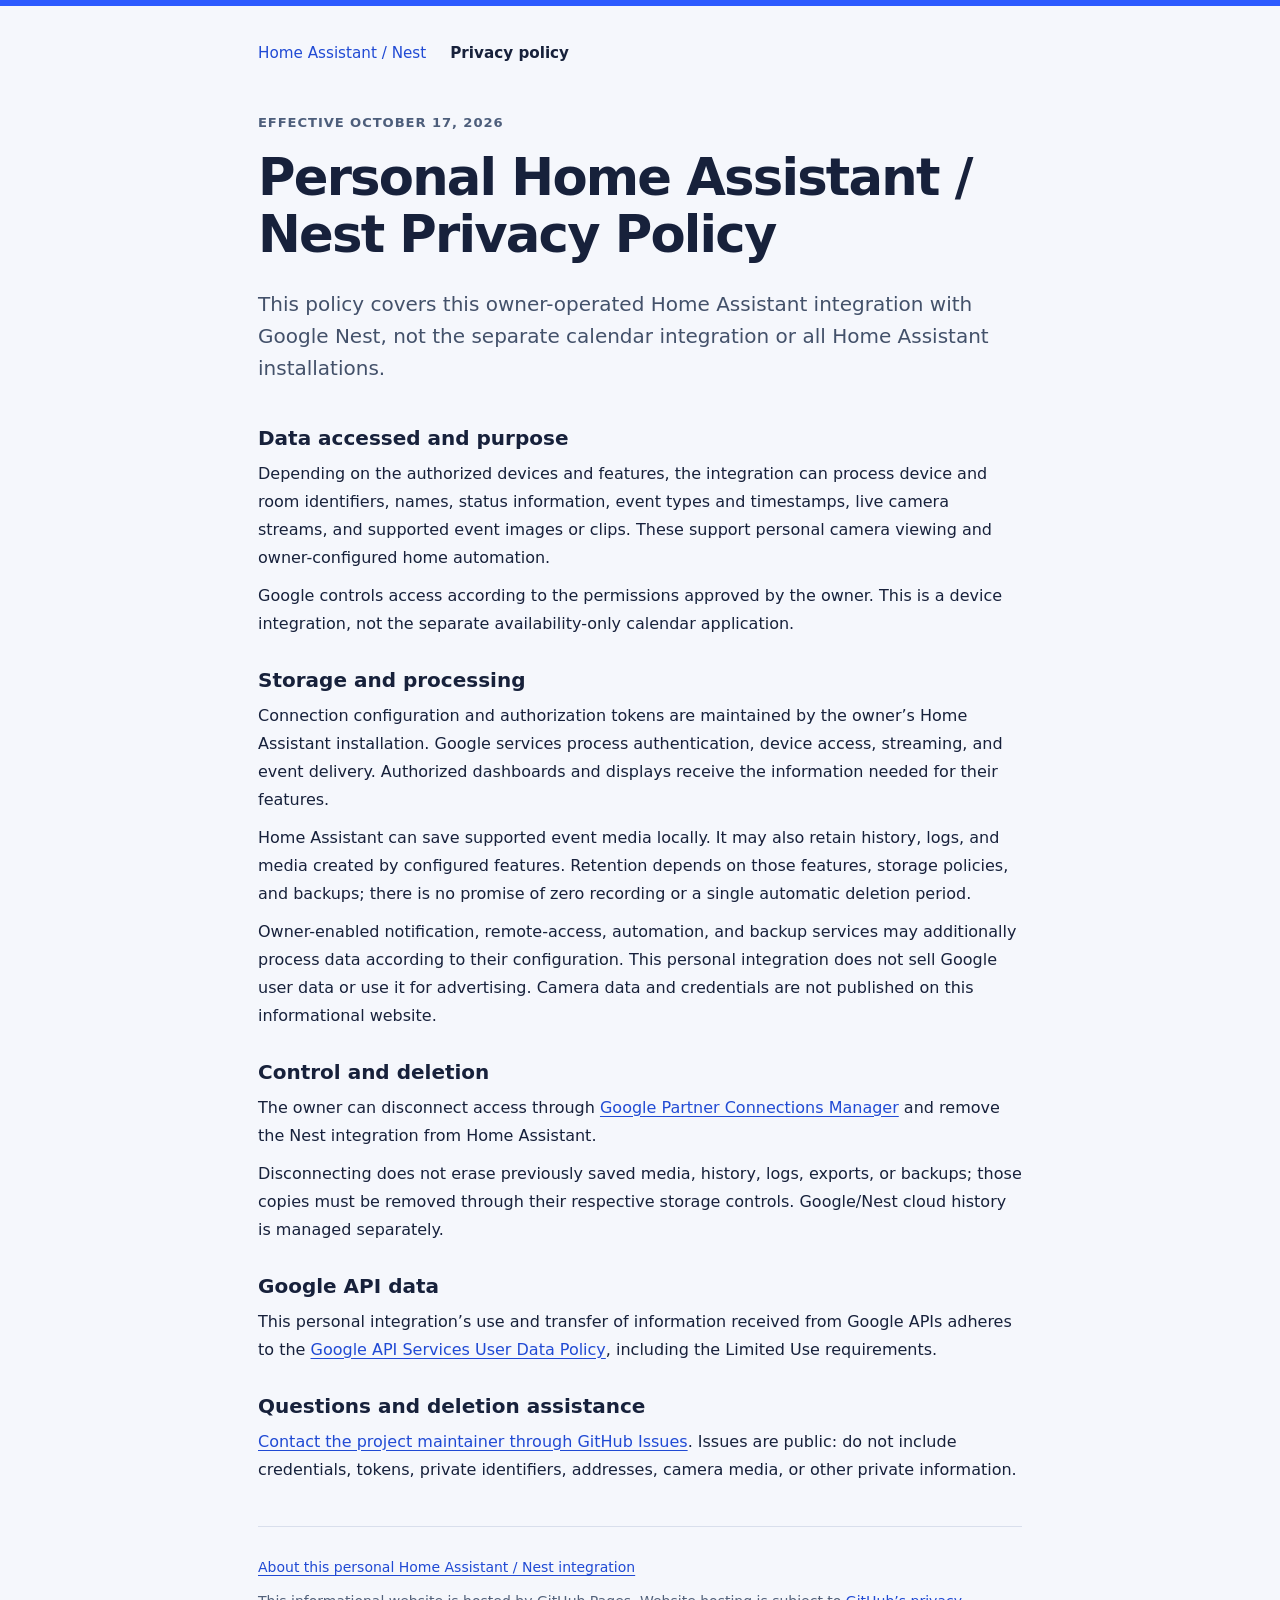
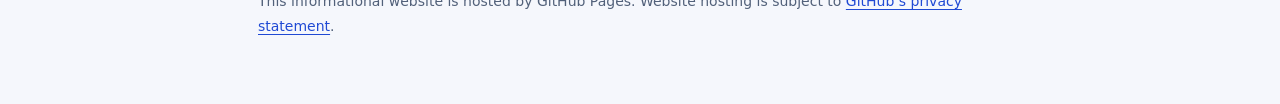
==== nest-privacy.html @ 61145737 "Publish personal Nest integration documentation: nest-privacy.html" ====
<!doctype html>
<html lang="en">
<head>
  <meta charset="utf-8">
  <meta name="viewport" content="width=device-width, initial-scale=1">
  <meta name="description" content="Privacy policy for the owner-operated Home Assistant integration with Google Nest cameras.">
  <title>Privacy Policy · Personal Home Assistant / Nest</title>
  <link rel="stylesheet" href="styles.css">
</head>
<body>
  <main>
    <nav aria-label="Page navigation"><a href="nest.html">Home Assistant / Nest</a><a href="nest-privacy.html" aria-current="page">Privacy policy</a></nav>
    <p class="eyebrow">Effective October 17, 2026</p>
    <h1>Personal Home Assistant / Nest Privacy Policy</h1>
    <p class="lead">This policy covers this owner-operated Home Assistant integration with Google Nest, not the separate calendar integration or all Home Assistant installations.</p>
    <section>
      <h2>Data accessed and purpose</h2>
      <p>Depending on the authorized devices and features, the integration can process device and room identifiers, names, status information, event types and timestamps, live camera streams, and supported event images or clips. These support personal camera viewing and owner-configured home automation.</p>
      <p>Google controls access according to the permissions approved by the owner. This is a device integration, not the separate availability-only calendar application.</p>
    </section>
    <section>
      <h2>Storage and processing</h2>
      <p>Connection configuration and authorization tokens are maintained by the owner’s Home Assistant installation. Google services process authentication, device access, streaming, and event delivery. Authorized dashboards and displays receive the information needed for their features.</p>
      <p>Home Assistant can save supported event media locally. It may also retain history, logs, and media created by configured features. Retention depends on those features, storage policies, and backups; there is no promise of zero recording or a single automatic deletion period.</p>
      <p>Owner-enabled notification, remote-access, automation, and backup services may additionally process data according to their configuration. This personal integration does not sell Google user data or use it for advertising. Camera data and credentials are not published on this informational website.</p>
    </section>
    <section>
      <h2>Control and deletion</h2>
      <p>The owner can disconnect access through <a href="https://nestservices.google.com/partnerconnections">Google Partner Connections Manager</a> and remove the Nest integration from Home Assistant.</p>
      <p>Disconnecting does not erase previously saved media, history, logs, exports, or backups; those copies must be removed through their respective storage controls. Google/Nest cloud history is managed separately.</p>
    </section>
    <section>
      <h2>Google API data</h2>
      <p>This personal integration’s use and transfer of information received from Google APIs adheres to the <a href="https://developers.google.com/terms/api-services-user-data-policy">Google API Services User Data Policy</a>, including the Limited Use requirements.</p>
    </section>
    <section>
      <h2>Questions and deletion assistance</h2>
      <p><a href="https://github.com/brymon68/home-hq-calendar-sync/issues">Contact the project maintainer through GitHub Issues</a>. Issues are public: do not include credentials, tokens, private identifiers, addresses, camera media, or other private information.</p>
    </section>
    <footer><p><a href="nest.html">About this personal Home Assistant / Nest integration</a></p><p>This informational website is hosted by GitHub Pages. Website hosting is subject to <a href="https://docs.github.com/en/site-policy/privacy-policies/github-general-privacy-statement">GitHub’s privacy statement</a>.</p></footer>
  </main>
</body>
</html>
---- styles.css ----
:root { color-scheme: light; font-family: system-ui, -apple-system, BlinkMacSystemFont, "Segoe UI", sans-serif; color: #17213b; background: #f5f7fc; }
* { box-sizing: border-box; }
body { margin: 0; border-top: 6px solid #2d5bff; }
main { max-width: 820px; margin: 0 auto; padding: 38px 28px 56px; }
nav { display: flex; flex-wrap: wrap; gap: 12px 24px; padding-bottom: 40px; font-size: 0.95rem; }
nav a { text-decoration: none; }
nav a[aria-current] { color: #17213b; font-weight: 700; }
.eyebrow { color: #4d5e7b; font-size: 0.82rem; font-weight: 650; letter-spacing: 0.07em; text-transform: uppercase; }
h1 { font-size: clamp(2.1rem, 6vw, 3.2rem); line-height: 1.12; letter-spacing: -0.035em; margin: 14px 0 24px; }
.lead { color: #43516a; font-size: 1.25rem; line-height: 1.6; margin-bottom: 42px; }
section { margin: 30px 0; }
h2 { font-size: 1.25rem; margin-bottom: 10px; }
p { line-height: 1.75; margin: 10px 0; }
a { color: #204ad4; text-underline-offset: 3px; }
a:focus-visible { outline: 3px solid #a8baff; outline-offset: 4px; }
code { overflow-wrap: anywhere; font-size: 0.9em; background: #e9edf8; padding: 2px 4px; border-radius: 3px; }
footer { border-top: 1px solid #d9dfec; padding-top: 18px; margin-top: 42px; color: #52617a; font-size: 0.875rem; }
@media (max-width: 480px) { main { padding: 28px 20px 42px; } nav { padding-bottom: 28px; } }
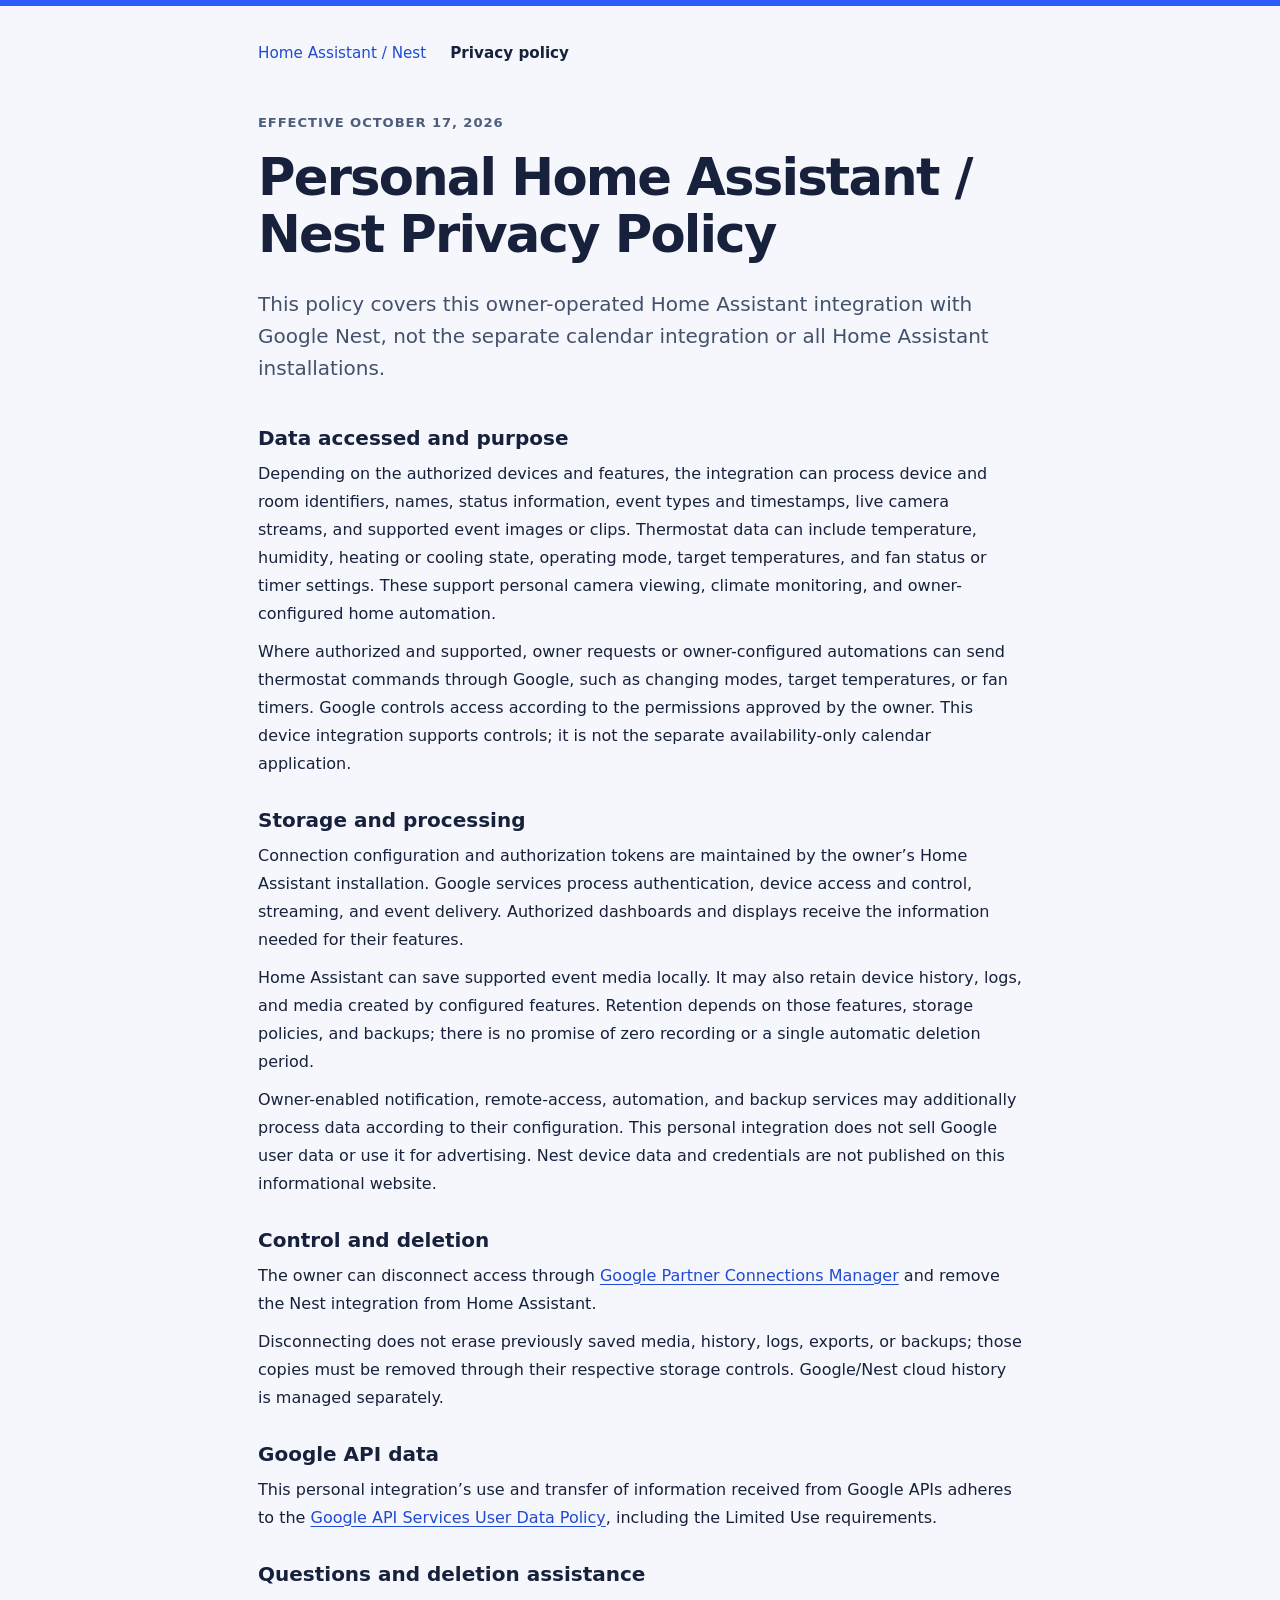
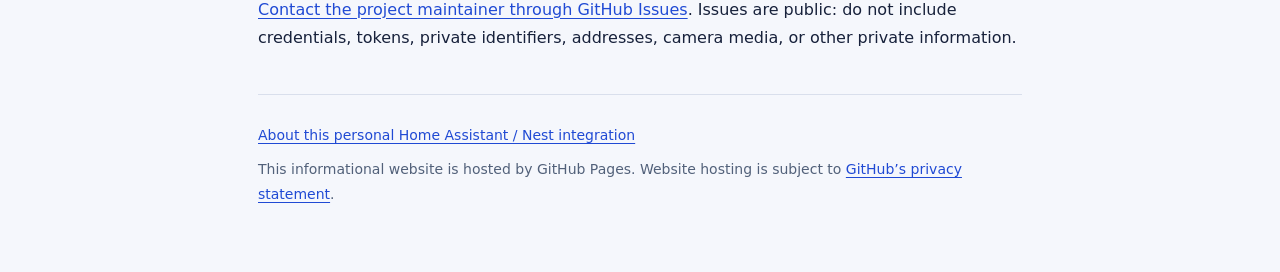
==== commit 27ab9ce2: "Document authorized Nest thermostat data and controls" ====
--- a/nest-privacy.html
+++ b/nest-privacy.html
@@ -3,7 +3,7 @@
 <head>
   <meta charset="utf-8">
   <meta name="viewport" content="width=device-width, initial-scale=1">
-  <meta name="description" content="Privacy policy for the owner-operated Home Assistant integration with Google Nest cameras.">
+  <meta name="description" content="Privacy policy for the owner-operated Home Assistant integration with Google Nest cameras and thermostats.">
   <title>Privacy Policy · Personal Home Assistant / Nest</title>
   <link rel="stylesheet" href="styles.css">
 </head>
@@ -15,14 +15,14 @@
     <p class="lead">This policy covers this owner-operated Home Assistant integration with Google Nest, not the separate calendar integration or all Home Assistant installations.</p>
     <section>
       <h2>Data accessed and purpose</h2>
-      <p>Depending on the authorized devices and features, the integration can process device and room identifiers, names, status information, event types and timestamps, live camera streams, and supported event images or clips. These support personal camera viewing and owner-configured home automation.</p>
-      <p>Google controls access according to the permissions approved by the owner. This is a device integration, not the separate availability-only calendar application.</p>
+      <p>Depending on the authorized devices and features, the integration can process device and room identifiers, names, status information, event types and timestamps, live camera streams, and supported event images or clips. Thermostat data can include temperature, humidity, heating or cooling state, operating mode, target temperatures, and fan status or timer settings. These support personal camera viewing, climate monitoring, and owner-configured home automation.</p>
+      <p>Where authorized and supported, owner requests or owner-configured automations can send thermostat commands through Google, such as changing modes, target temperatures, or fan timers. Google controls access according to the permissions approved by the owner. This device integration supports controls; it is not the separate availability-only calendar application.</p>
     </section>
     <section>
       <h2>Storage and processing</h2>
-      <p>Connection configuration and authorization tokens are maintained by the owner’s Home Assistant installation. Google services process authentication, device access, streaming, and event delivery. Authorized dashboards and displays receive the information needed for their features.</p>
-      <p>Home Assistant can save supported event media locally. It may also retain history, logs, and media created by configured features. Retention depends on those features, storage policies, and backups; there is no promise of zero recording or a single automatic deletion period.</p>
-      <p>Owner-enabled notification, remote-access, automation, and backup services may additionally process data according to their configuration. This personal integration does not sell Google user data or use it for advertising. Camera data and credentials are not published on this informational website.</p>
+      <p>Connection configuration and authorization tokens are maintained by the owner’s Home Assistant installation. Google services process authentication, device access and control, streaming, and event delivery. Authorized dashboards and displays receive the information needed for their features.</p>
+      <p>Home Assistant can save supported event media locally. It may also retain device history, logs, and media created by configured features. Retention depends on those features, storage policies, and backups; there is no promise of zero recording or a single automatic deletion period.</p>
+      <p>Owner-enabled notification, remote-access, automation, and backup services may additionally process data according to their configuration. This personal integration does not sell Google user data or use it for advertising. Nest device data and credentials are not published on this informational website.</p>
     </section>
     <section>
       <h2>Control and deletion</h2>
